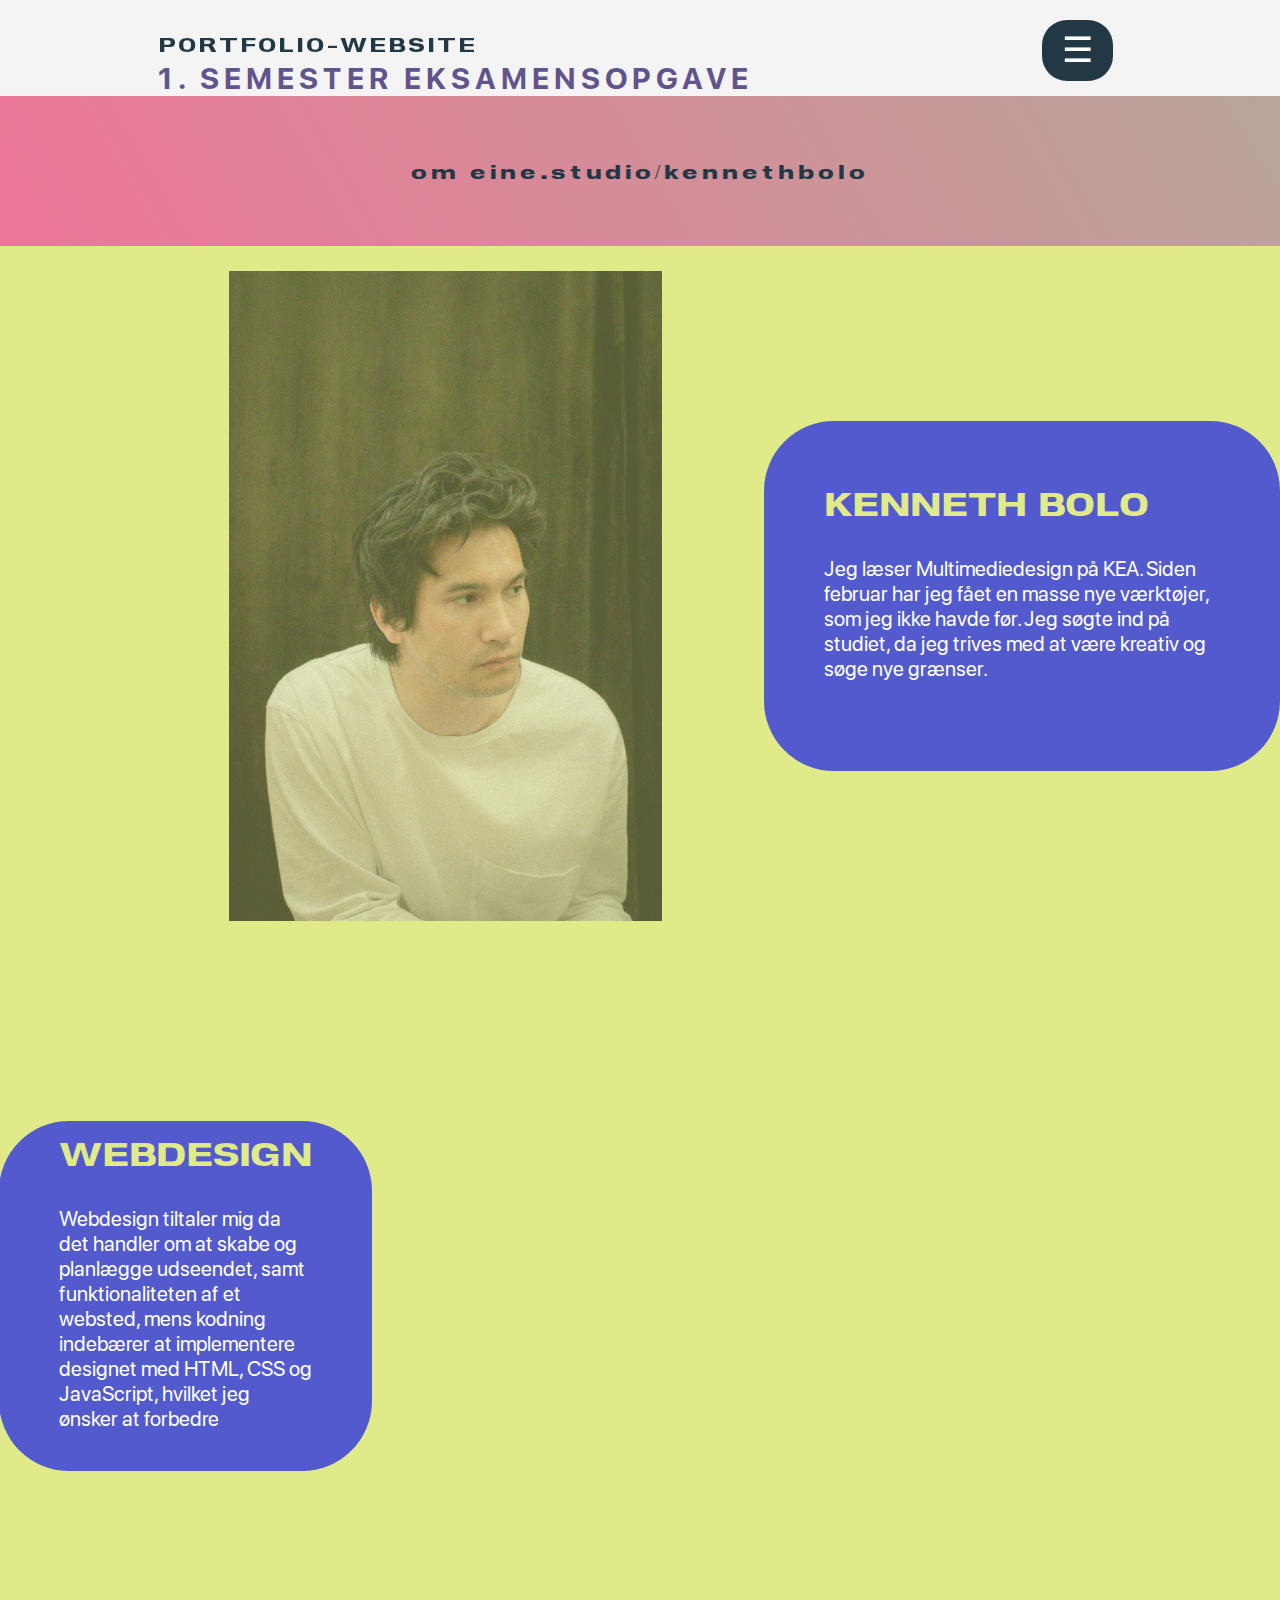
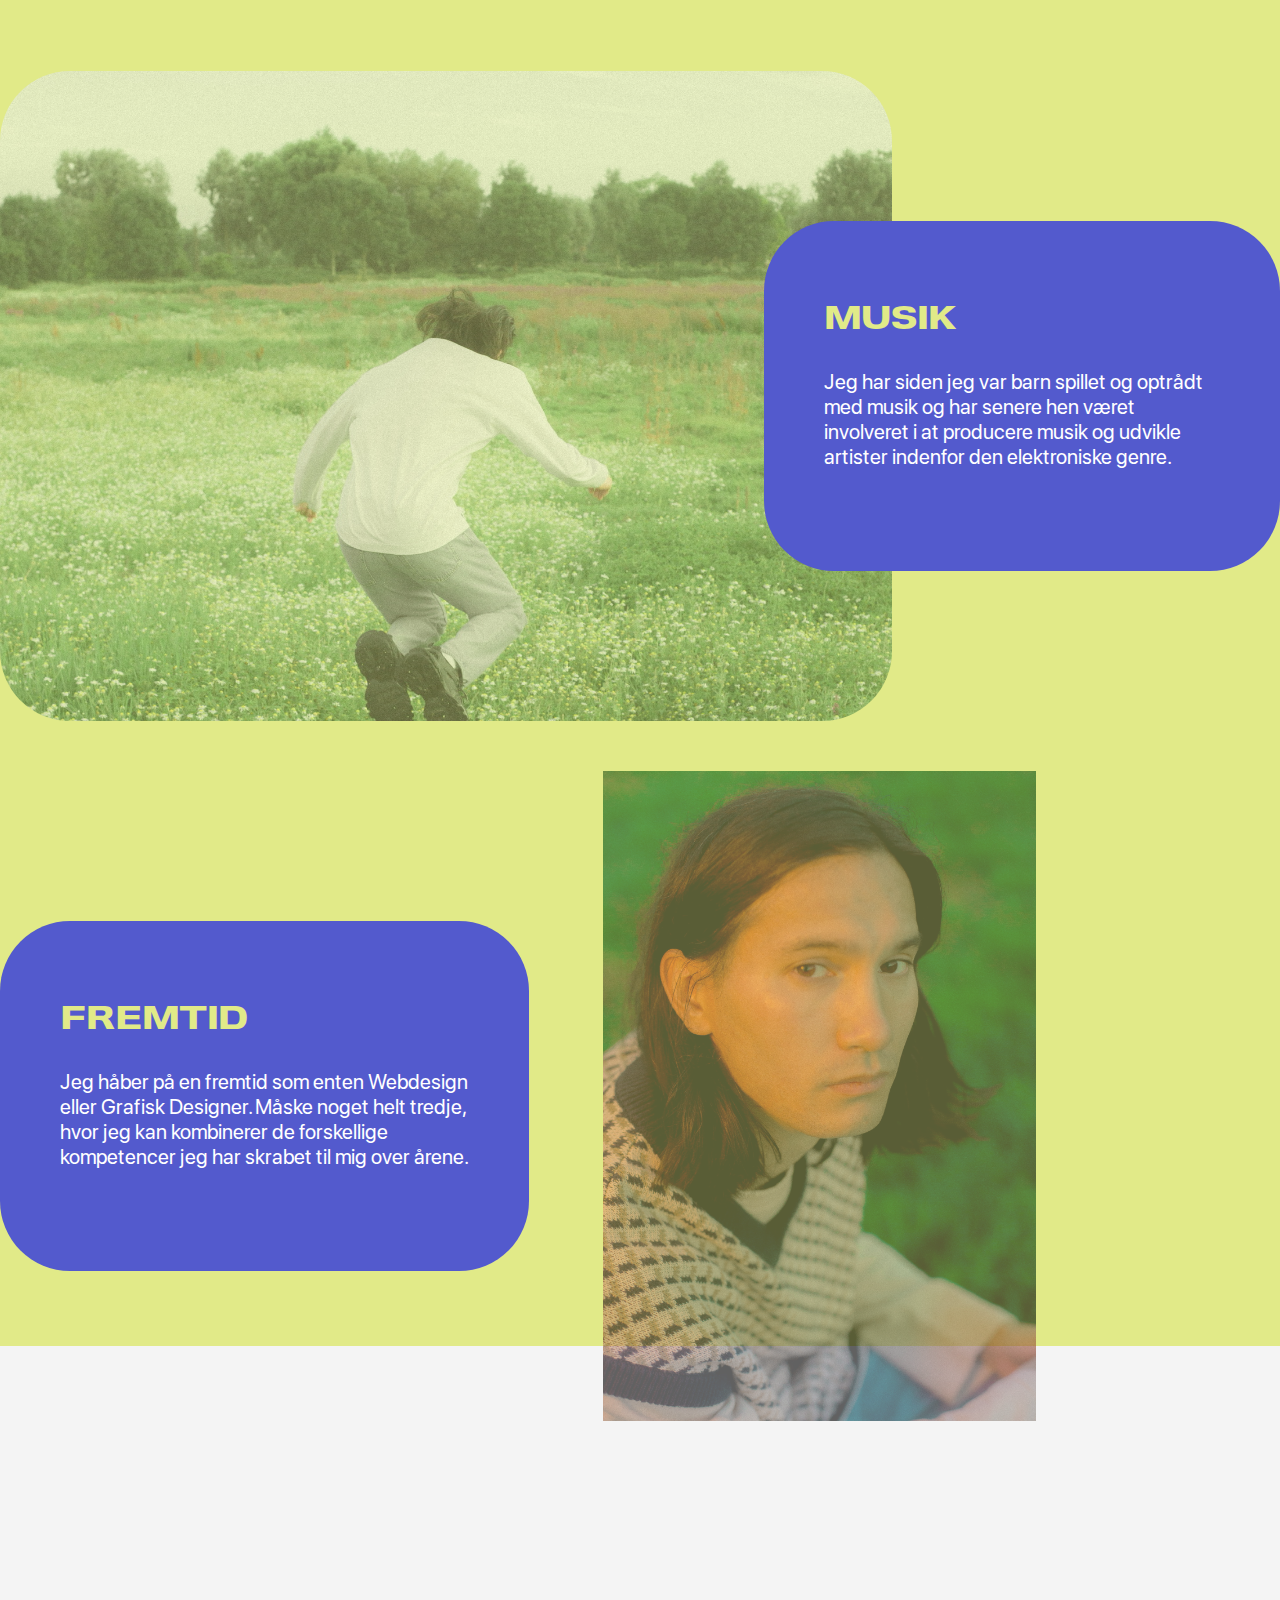
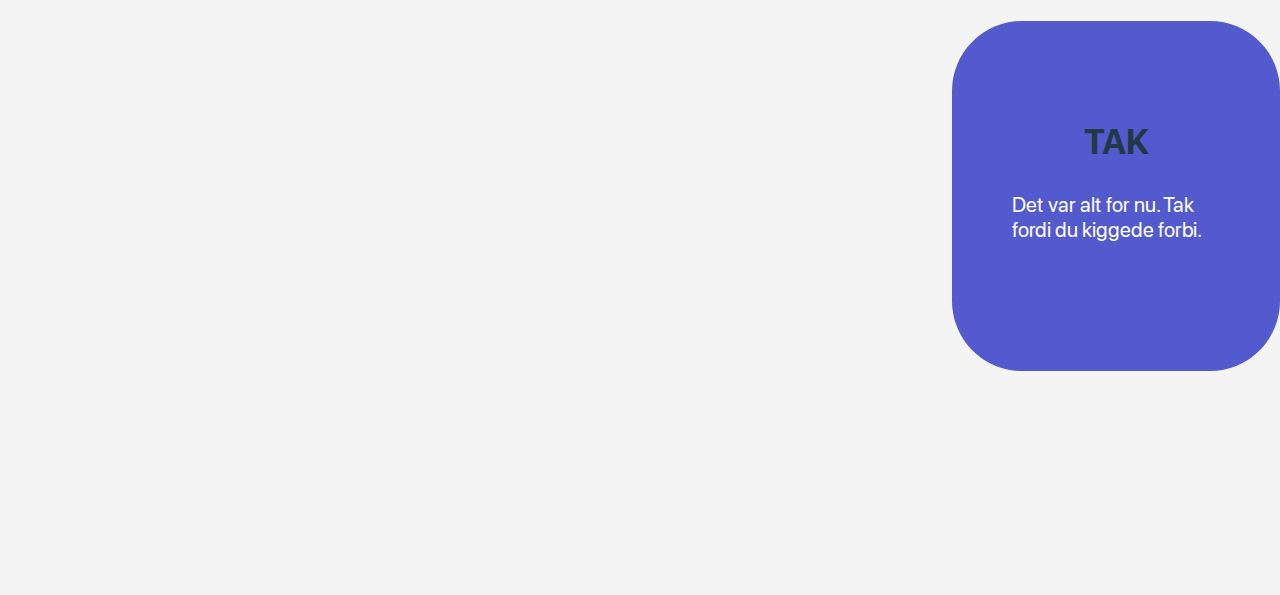
==== 07om.html @ a4b16001 "first commit" ====
<!DOCTYPE html>
<html lang="en">

<head>
    <meta charset="UTF-8">
    <meta name="viewport" content="width=device-width, initial-scale=1.0">
    <title>02.01.02 - Website</title>
    <link rel="stylesheet" href="style.css">
    <link rel="stylesheet" href="07om.css">
</head>

<body>
    <div type="button" onclick="scrollToTop()" id="myBtn">scroll to top</div>

    <header>
        <div class="expand_a1">
            <a class="header" href="index.html">PORTFOLIO-WEBSITE</a>
        </div>


        <div id="myNav" class="overlay">
            <a href="javascript:void(0)" class="closebtn" onclick="closeNav()">&times;</a>
            <div class="overlay-content">
                <a href="07om.html">Om eine.studio/kennethbolo</a>
                <a href="01website.html">02.01.02 - Website</a>
                <a href="02emnesite.html">02.01.01 - Emnesite</a>
                <a href="03pitch.html">03.04.01 - Pitch UX</a>
                <a href="04animation.html">04.04.01 - Animation</a>
                <a href="05videosite.html">05.01.01 - Videosite</a>
                <a href="06virksomhedssite.html">05.02.01 - Virksomhedssite</a>
            </div>
        </div>
        <div class="nav-btn">
            <span onclick="openNav()">&#9776;</span>
        </div>

        <div class="undertitel">
            <h3>
                1. SEMESTER EKSAMENSOPGAVE
            </h3>
        </div>
    </header>

    <main>
        <div class="expand">
            <div class="bg-container">
                <div class="bokse-4">
                    <div class="box">
                        <a class="box02-01-02" href="#">om eine.studio/kennethbolo</a>
                    </div>
                </div>
            </div>
        </div>
    </main>

    <section>
        <div class="container">
            <div class="wrapper-1">
                <div class="billede-1" id="WIREFRAME"></div>
                <div class="tekst-1">
                    <div class="content">
                        <h1>KENNETH BOLO</h1>
                        <p>Jeg læser Multimediedesign på KEA. Siden februar har jeg fået en masse nye værktøjer, som jeg
                            ikke havde før. Jeg søgte
                            ind på studiet, da jeg trives med at være kreativ og søge nye grænser.</p>
                    </div>
                </div>
            </div>
            <div class="wrapper-2">
                <div class="tekst-2">
                    <div class="content">
                        <h1>WEBDESIGN</h1>
                        <p>Webdesign tiltaler mig da det handler om at skabe og planlægge udseendet, samt
                            funktionaliteten af et websted, mens
                            kodning indebærer at implementere designet med HTML, CSS og JavaScript, hvilket jeg ønsker
                            at forbedre</p>
                    </div>
                </div>
                <div class="billede-2" id="STYLETILE"><video width="1080" height="720" autoplay loop muted plays-inline
                        class="back-video">
                        <source src="https://eine.studio/kea/eksamen/website%20pics/okay_insta_story_1080.MP4"
                            type="video/mp4">
                    </video></div>
            </div>
            <div class="wrapper-1">
                <div class="billede-3" id="XDLAYOUT"></div>
                <div class="tekst-1">
                    <div class="content">
                        <h1>MUSIK</h1>
                        <p>Jeg har siden jeg var barn spillet og optrådt med musik og har senere hen været involveret i
                            at producere musik og
                            udvikle artister indenfor den elektroniske genre.</p>
                    </div>
                </div>
            </div>
            <div class="wrapper-2">
                <div class="tekst-2">
                    <div class="content">
                        <h1>FREMTID</h1>
                        <p>Jeg håber på en fremtid som enten Webdesign eller Grafisk Designer. Måske noget helt tredje,
                            hvor jeg kan kombinerer de
                            forskellige kompetencer jeg har skrabet til mig over årene.
                        </p>
                    </div>
                </div>
                <div class="billede-4" id="PRODUKTION"></div>
            </div>
            <div class="wrapper-1">
                <div class="billede-5" id="PITCH"><video width="1080" height="720" autoplay loop muted plays-inline>
                        <source src="https://eine.studio/kea/eksamen/website%20pics/NL2022_teaser_1_1080.MP4"
                            type="video/mp4">
                    </video></div>
                <div class="tekst-1">
                    <div class="content">
                        <h1> <a class="box05-02-01" href="">TAK</a></h1>
                        <p>Det var alt for nu. Tak fordi du kiggede forbi.</p>
                    </div>
                </div>
            </div>
        </div>
    </section>



    <!-- /*****************************script****************************/ -->
    <script src="script.js"></script>


</body>

</html>
---- style.css ----
******************reset************************ * {
  margin: 0;
  padding: 0;
  box-sizing: border-box;
  font-family: "SF-Pro-Display-Regular";
  src: url("SF-Pro-Display-Regular.woff2") format(woff2), url("SF-Pro-Display-Regular.woff") format(woff);
  font-weight: normal;
  font-style: normal;
}

/***************************font***************************/
@font-face {
  font-family: "NuberNextExtended-Heavy";
  src: url("NuberNextExtended-Heavy.woff2") format(woff2), url("NuberNextExtended-Heavy.woff") format(woff);
  font-weight: normal;
  font-style: normal;
}

@font-face {
  font-family: "SF-Pro-Display-Bold";
  src: url("SF-Pro-Display-Bold.woff2") format(woff2), url("SF-Pro-Display-Bold.woff") format(woff);
  font-weight: normal;
  font-style: normal;
}

@font-face {
  font-family: "SF-Pro-Display-Heavy";
  src: url("SF-Pro-Display-Heavy.woff2") format(woff2), url("SF-Pro-Display-Heavy.woff") format(woff);
  font-weight: normal;
  font-style: normal;
}

@font-face {
  font-family: "SF-Pro-Display-Regular";
  src: url("SF-Pro-Display-Regular.woff2") format(woff2), url("SF-Pro-Display-Regular.woff") format(woff);
  font-weight: normal;
  font-style: normal;
}

/********************************main********************************/
body {
  width: 100vw;
  height: 100%;
  box-sizing: border-box;
  padding: 0;
  margin: 0;
  position: absolute;
  background-color: #f4f4f4;
}

header {
  padding-right: 10%;
  padding-left: 10%;
}

.header {
  max-width: 1224px;
  width: 90%;
  color: #223845;
  text-decoration: none;
  position: fixed;
  padding: 30px;
  display: flex;
  justify-content: space-between;
  align-items: center;
  z-index: 5;
}

.bokse-4 {
  flex-grow: 1;
  display: flex;
  justify-content: center;
  align-items: normal;
  background: none;
  padding-left: 10vw;
  padding-right: 10vw;
}

.index_box {
  display: flex;
  justify-content: center;
  align-items: center;
  font-size: 35px;
  font-family: "SF-Pro-Display-Bold";
  text-decoration: none;
  color: #223845;
  box-sizing: border-box;
}

.box {
  display: flex;
  justify-content: center;
  align-items: center;
  height: 150px;
}

.bg-container {
  background-color: #fff;
  height: 150px;
  width: 100vw;
  background-image: linear-gradient(60deg, #ff6596, #60f89f, #535acd);
  background-size: 600% 600%;
  animation: bgAnimatedGradient 30s infinite linear;
}

/***************************nav***************************/
.nav-btn {
  display: flex;
  justify-content: flex-end;
}

span {
  background-color: #223845;
  border-radius: 25px;
  /*  margin: 25px 30px 0 0; */
  margin-right: 39px;
  margin-top: 20px;
  position: fixed;
  padding: 10px 20px;
  color: white;
  cursor: pointer;
  font-size: 35px;
  z-index: 5;
}

.overlay {
  height: 0%;
  width: 100vw;
  position: fixed;
  z-index: 10;
  top: 0;
  left: 0;
  background-color: #535acd;
  overflow-y: hidden;
  transition: 0.5s;
}

.expand {
  height: 0%;
  width: 100vw;
  z-index: 2;
  overflow-y: hidden;
  transition: 0.5s;
}

.expand_a1 {
  text-decoration: none;
  font-size: 20px;
  display: block;
  transition: 0.3s;
  font-family: "NuberNextExtended-Heavy";
  letter-spacing: 2px;
  white-space: nowrap;
}

.overlay-content {
  position: relative;
  top: 15%;
  width: 100vw;
  text-align: center;
  margin-top: 30px;
}

.overlay a {
  padding: 10px;
  text-decoration: none;
  font-size: 45px;
  color: #e1ea88;
  display: block;
  transition: 0.3s;
  font-family: "NuberNextExtended-Heavy";
  letter-spacing: 2px;
}

.expand a {
  text-decoration: none;
  color: #223845;
  font-size: 20px;
  display: block;
  transition: 0.3s;
  font-family: "NuberNextExtended-Heavy";
  letter-spacing: 4px;
  white-space: nowrap;
}

/***************************animation hover***************************/

.overlay-content a:hover {
  color: #f4f4f4;
  letter-spacing: 5px;
}

.expand a:hover {
  color: #e1ea88;
  letter-spacing: 7px;
  transition: 0.5s;
}

.tekst-1 {
  transition: 1s;
}

.tekst-1:hover {
  transform: scale(1.1);
}

.billede-1 {
  transition: 0.8s;
  opacity: 0.6;
}

.billede-1:hover {
  transform: scale(1.08);
  opacity: 1;
}

.tekst-2 {
  transition: 1s;
}

.tekst-2:hover {
  transform: scale(1.1);
}

.billede-2 {
  transition: 0.8s;
  opacity: 0.6;
}

.billede-2:hover {
  transform: scale(1.08);
  opacity: 1;
}

.billede-3 {
  transition: 0.8s;
  opacity: 0.6;
}

.billede-3:hover {
  transform: scale(1.08);
  opacity: 1;
}

.billede-4 {
  transition: 0.8s;
  opacity: 0.6;
}

.billede-4:hover {
  transform: scale(1.08);
  opacity: 1;
}

.billede-5 {
  transition: 0.8s;
  opacity: 0.6;
}

.billede-5:hover {
  transform: scale(1.08);
  opacity: 1;
}

.content {
  transition: 0.5s;
}

.content:hover {
  color: #f4f4f4;
  letter-spacing: 0.5px;
  opacity: 0.99;
}

.content h1 {
  transition: 0.8s;
}

.content h1:hover {
  color: #f4f4f4;
  letter-spacing: 8px;
  opacity: 0.99;
}

.box02-01-02 {
  transition: 0.8s;
}

.box02-01-02:hover {
  color: #f4f4f4;
  letter-spacing: 2px;
  opacity: 0.99;
}

.box03-04-01 {
  transition: 0.8s;
}

.box03-04-01:hover {
  color: #f4f4f4;
  letter-spacing: 2px;
  opacity: 0.99;
}

.box05-02-01 {
  transition: 0.8s;
}

.box05-02-01:hover {
  color: #f4f4f4;
  letter-spacing: 2px;
  opacity: 0.99;
}

.box05-01-01 {
  transition: 0.8s;
}

.box05-01-01:hover {
  color: #f4f4f4;
  letter-spacing: 2px;
  opacity: 0.99;
}

.expand_a1 a:hover {
  color: #e1ea88;
  letter-spacing: 3px;
  transition: 0.3s;
}

.closebtn:hover {
  color: #f4f4f4;
}

.overlay .closebtn {
  position: absolute;
  padding-right: 10%;
  top: 0px;
  right: 45px;
  font-size: 60px;
}

@media screen and (max-height: 350px) {
  .overlay {
    overflow-y: auto;
  }
  .overlay a {
    font-size: 20px;
  }
  .overlay .closebtn {
    font-size: 40px;
    top: 15px;
    right: 35px;
  }
}

/***************************media query***************************/

@media screen and (max-width: 768px) {
  .overlay {
    overflow-y: auto;
  }
  .overlay a {
    font-size: 20px;
  }
  .overlay .closebtn {
    font-size: 40px;
    top: 5px;
    right: 35px;
  }

  .expand a {
    font-size: 3vw;
  }
}

@media (max-width: 1080px) {
  .expand_a1 {
    text-decoration: none;
    font-size: 1em;
    display: block;
    transition: 0.3s;
    font-family: "NuberNextExtended-Heavy";
    letter-spacing: 2px;
    white-space: nowrap;
  }

  .header {
    max-width: 1224px;
    width: 90%;
    color: #223845;
    text-decoration: none;
    position: fixed;
    padding: 0px;
    padding-top: 30px;
    display: flex;
    justify-content: space-between;
    align-items: center;
  }

  h3 {
    font-size: 1em;
    text-align: left;
    padding-left: 0px;
    padding-right: 10%;
    margin-top: 70px;
    font-family: "SF-Pro-Display-Bold";
    letter-spacing: 5px;
    color: #60538e;
  }

  span {
    background-color: #223845;
    border-radius: 15px;
    /*  margin: 25px 30px 0 0; */
    margin-right: 30px;
    margin-top: 60px;
    position: fixed;
    padding: 5px 5px;
    color: white;
    cursor: pointer;
    font-size: 35px;
  }

  .overlay .closebtn {
    position: absolute;
    padding-right: 10%;
    top: 5px;
    right: 30px;
    font-size: 60px;
  }
}

/***************************body***************************/

h3 {
  font-size: 30px;
  text-align: left;
  padding-left: 30px;
  padding-right: 10%;
  margin-top: 60px;
  font-family: "SF-Pro-Display-Bold";
  letter-spacing: 5px;
  color: #60538e;
}

@media (max-width: 1080px) {
}

/***************************grid***************************/

.expand {
  display: grid;
}

/***************************keyframes***************************/

@keyframes bgAnimatedGradient {
  0% {
    background-position: 0 85%;
  }
  50% {
    background-position: 100% 20%;
  }
  100% {
    background-position: 0% 85%;
  }
}
---- 07om.css ----
.box05-02-01 {
  margin-left: -150px;
  margin-right: -150px;
  display: flex;
  justify-content: center;
  align-items: center;
  font-size: 35px;
  font-family: "SF-Pro-Display-Bold";
  text-decoration: none;
  color: #223845;
  box-sizing: border-box;
}

/*****************************content*****************************/
* {
  margin: 0;
  padding: 0;
  box-sizing: border-box;
}

html {
  scroll-behavior: smooth;
}

#myBtn {
  visibility: hidden;
  font-family: "SF-Pro-Display-Bold";
  color: #223845;
  font-size: 15px;
  position: fixed;
  bottom: 30px;
  right: 30px;
  padding: 10px 15px;
  background-image: linear-gradient(60deg, #ff6596, #60f89f, #535acd);
  background-size: 1000% 1000%;
  animation: bgAnimatedGradient 30s infinite linear;
  border-radius: 10px;
  border-radius: 3px solid #fff;
  cursor: pointer;
  transition: all 0.8s ease 0s;
  z-index: 2;
}

#myBtn:hover {
  letter-spacing: 4px;
  background-color: #535acd;
  background-image: none;
  color: #e1ea88;
  font-family: "NuberNextExtended-Heavy";
  transition: ease-out 0.8s;
}

/* .box {
  display: flex;
  justify-content: center;
  align-items: center;
  width: 10vw;
  height: 80vh;
  padding-left: 10vw;
  padding-right: 10vw;
} */

/* .bg-container {
  background-color: #fff;
  height: 100vh;
  width: 100%;
  background-image: linear-gradient(60deg, #ff6596, #60f89f, #535acd);
  background-size: 600% 600%;
  animation: bgAnimatedGradient 30s infinite linear;
} */

/*************************flexbox*************************/

section {
  min-height: 100vh;
  width: 100%;
  display: flex;
  align-items: center;
  justify-content: center;
  background-color: #e1ea88;
  height: 300vh;
  padding-bottom: 25%;
}
.container {
  height: 100%;
}

.wrapper-1 {
  height: 700px;
  width: 100vw;
  margin: 0%;
  display: flex;
  flex-direction: row;
  justify-content: center;
  align-items: center;
}

.wrapper-2 {
  height: 700px;
  width: 100vw;
  margin: 0%;
  display: flex;
  flex-direction: row;
  justify-content: center;
  align-items: center;
}

/*************************1*************************/
.billede-1 {
  width: 1080px;
  height: 650px;
  background: url(pics/07om/IMG_7766.JPG) no-repeat center / contain;
  border-radius: 70px;
  margin-left: 0;
}

.billede-2 {
  width: 1080px;
  height: 650px;
  background: none no-repeat center / cover;
  border-radius: 70px;
  margin-left: 0;
}

.billede-3 {
  width: 1080px;
  height: 650px;
  background: url(pics/07om/img_0352.JPG) no-repeat center / cover;
  border-radius: 70px;
  margin-left: 0;
}

.billede-4 {
  width: 1080px;
  height: 650px;
  background: url(pics/07om/img_0602.JPG) no-repeat center / contain;
  border-radius: 70px;
  margin-left: 0;
}

.billede-5 {
  width: 1080px;
  height: 650px;
  background: none no-repeat center / contain;
  border-radius: 70px;
  margin-left: 0;
}

.tekst-1 {
  width: 600px;
  height: 50%;
  background-color: #535acd;
  display: flex;
  align-items: center;
  justify-content: center;
  padding: 60px;
  border-radius: 70px;
  color: white;
  margin-left: -10%;
  margin-right: 0;
  z-index: 1;
}

.tekst-2 {
  width: 600px;
  height: 50%;
  background-color: #535acd;
  display: flex;
  align-items: center;
  justify-content: center;
  padding: 60px;
  border-radius: 70px;
  color: white;
  margin-left: 0;
  margin-right: -170px;
  z-index: 1;
}

.content h1 {
  font-size: 2rem;
  font-family: "NuberNextExtended-Heavy";
  color: #e1ea88;
}
.content p {
  font-size: 1.3rem;
  margin: 30px 0;
  font-weight: 500vw;
  line-height: 25px;
  font-family: "SF-Pro-Display-Regular";
}
.right a {
  text-decoration: none;
  text-transform: uppercase;
  background-color: white;
  color: black;
  padding: 20px 30px;
  display: inline-block;
  letter-spacing: 2px;
}
/*************************media*************************/

@media only screen and (max-width: 1080px) {
  .box05-02-01 {
    font-size: 25px;
  }

  section {
    height: 470vh;
  }

  .wrapper-1 {
    display: flex;
    flex-direction: column-reverse;
    width: 100vw;
    margin-top: 10vh;
  }
  .billede-1 {
    width: 90vw;
    height: -1%;
    margin-top: -35px;
  }
  .tekst-1 {
    width: 75vw;
    min-height: 260px;
    margin-top: -40px;
    margin-left: 0;
  }

  .wrapper-2 {
    display: flex;
    flex-direction: column;
    width: 100vw;
    margin-top: 10vh;
  }

  .billede-2 {
    width: 90vw;
    height: 50vh;
    margin-top: -35px;
  }

  .billede-3 {
    width: 90vw;
    height: 50vh;
    margin-top: -35px;
  }

  .billede-4 {
    width: 90vw;
    height: 50vh;
    margin-top: -35px;
  }

  .billede-5 {
    width: 90vw;
    height: 50vh;
    margin-top: -35px;
  }

  .tekst-2 {
    width: 75vw;
    min-height: 260px;
    margin-top: 0;
    margin-right: 0;
  }

  .content p {
    font-size: 15px;
    margin: 30px 0;
  }

  .content h1 {
    font-size: 1rem;
  }
}

@media (max-width: 1080px) {
  .bokse-4 {
    display: flex;
    justify-content: center;
    align-items: center;
    flex-direction: column;
    height: 20vh;
    padding-top: 0%;
  }

  .expand_a1 {
    text-decoration: none;
    font-size: 0.9em;
    display: block;
    transition: 0.3s;
    font-family: "NuberNextExtended-Heavy";
    letter-spacing: 2px;
    white-space: nowrap;
  }

  .header {
    max-width: 1224px;
    width: 90%;
    color: #223845;
    text-decoration: none;
    position: fixed;
    padding: 0px;
    padding-top: 20px;
    display: flex;
    justify-content: space-between;
    align-items: center;
  }

  h3 {
    font-size: 1em;
    text-align: left;
    padding-left: 0px;
    padding-right: 10%;
    margin-top: 55px;
    margin-bottom: 15px;
    font-family: "SF-Pro-Display-Bold";
    letter-spacing: 5px;
    color: #60538e;
  }

  span {
    background-color: #223845;
    border-radius: 25px;
    margin-right: 8px;
    margin-top: 20px;
    position: fixed;
    padding: 5px 5px;
    color: white;
    cursor: pointer;
    font-size: 35px;
  }

  .overlay .closebtn {
    position: absolute;
    padding-right: 10%;
    top: 20px;
    right: 8px;
    font-size: 60px;
  }
}
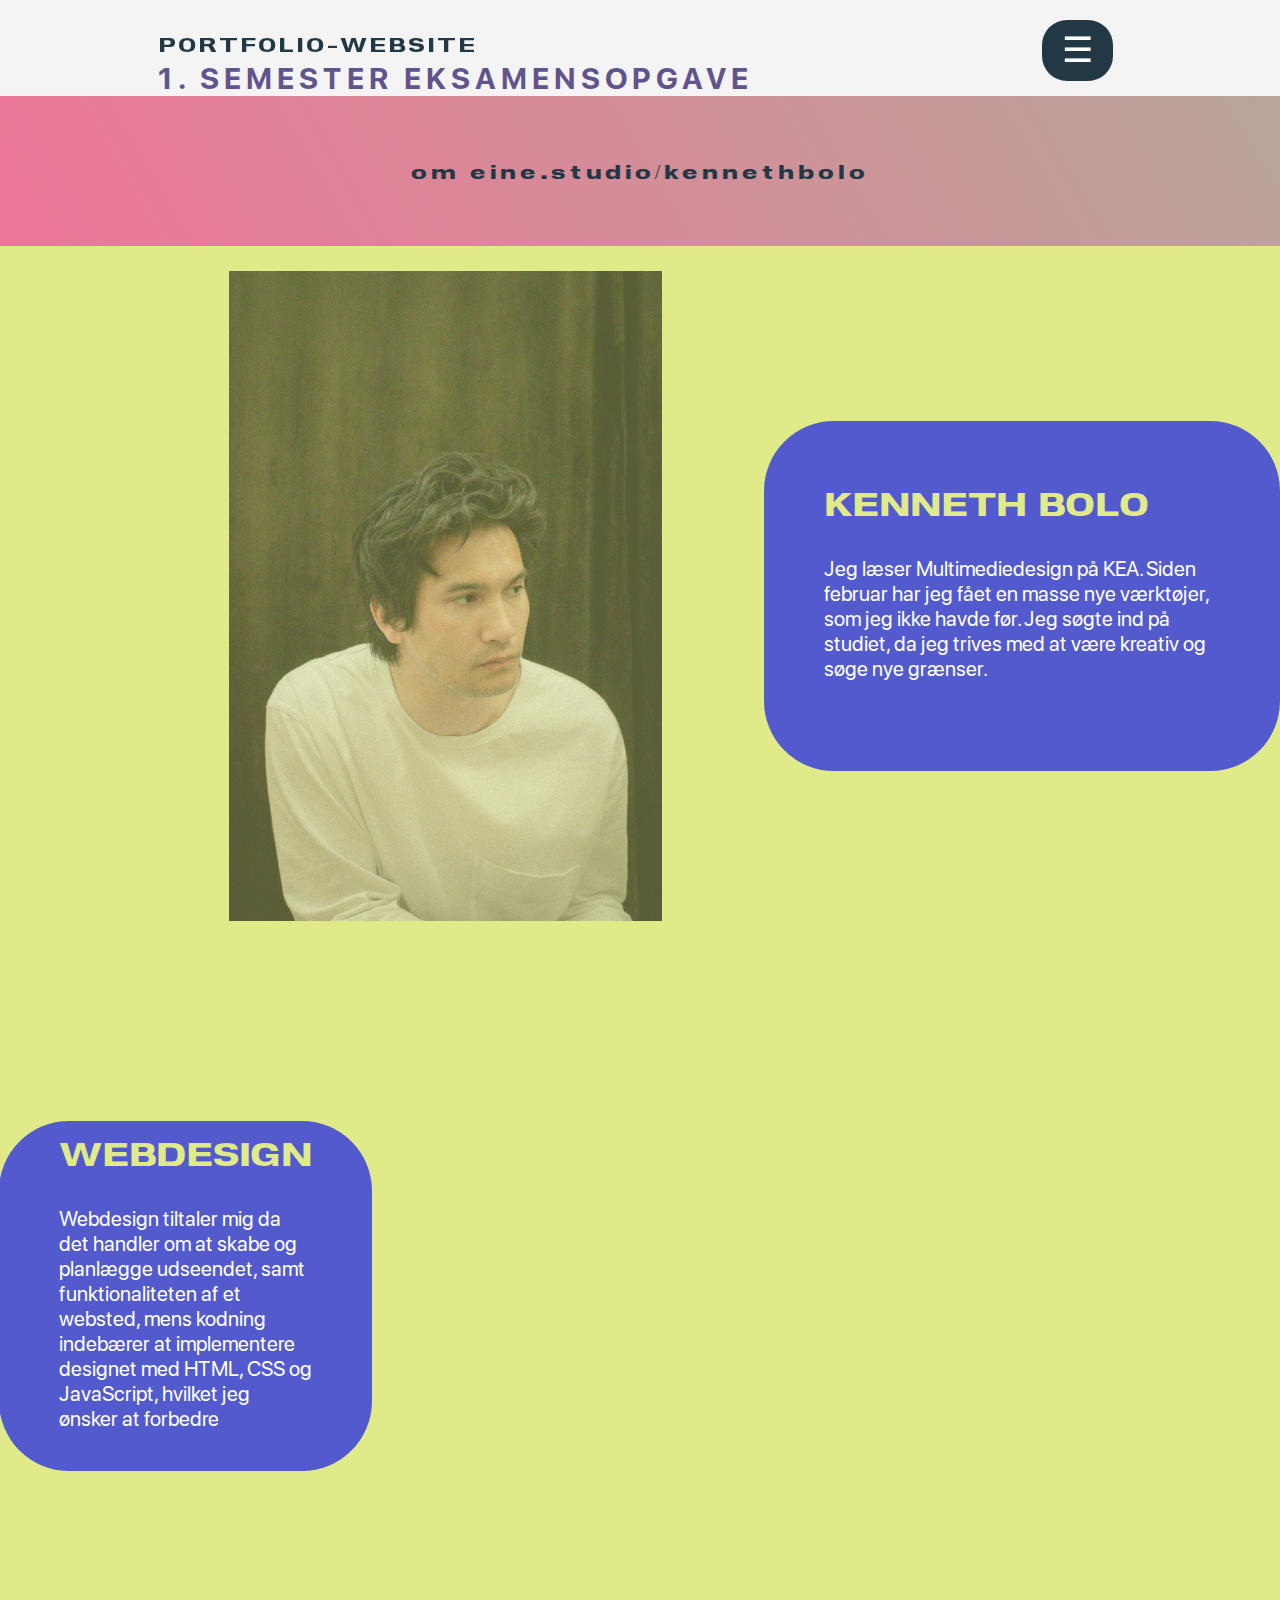
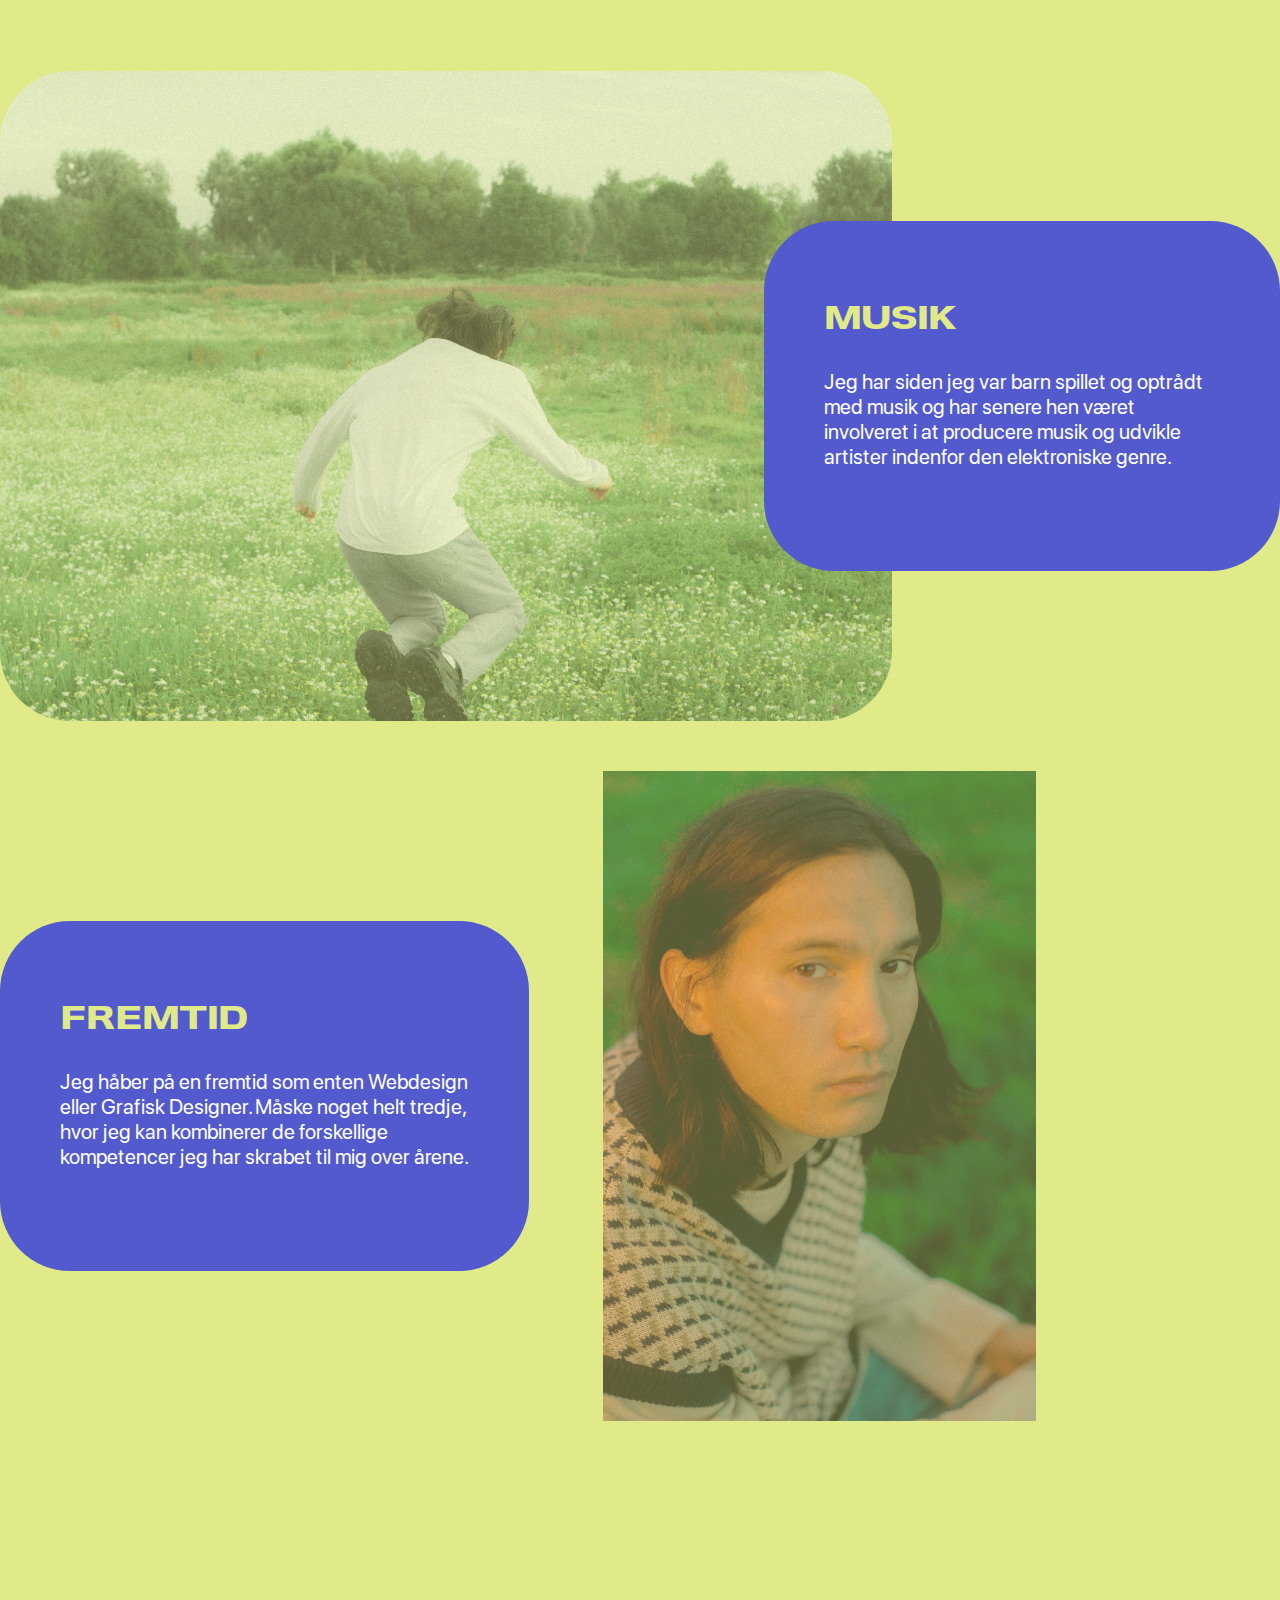
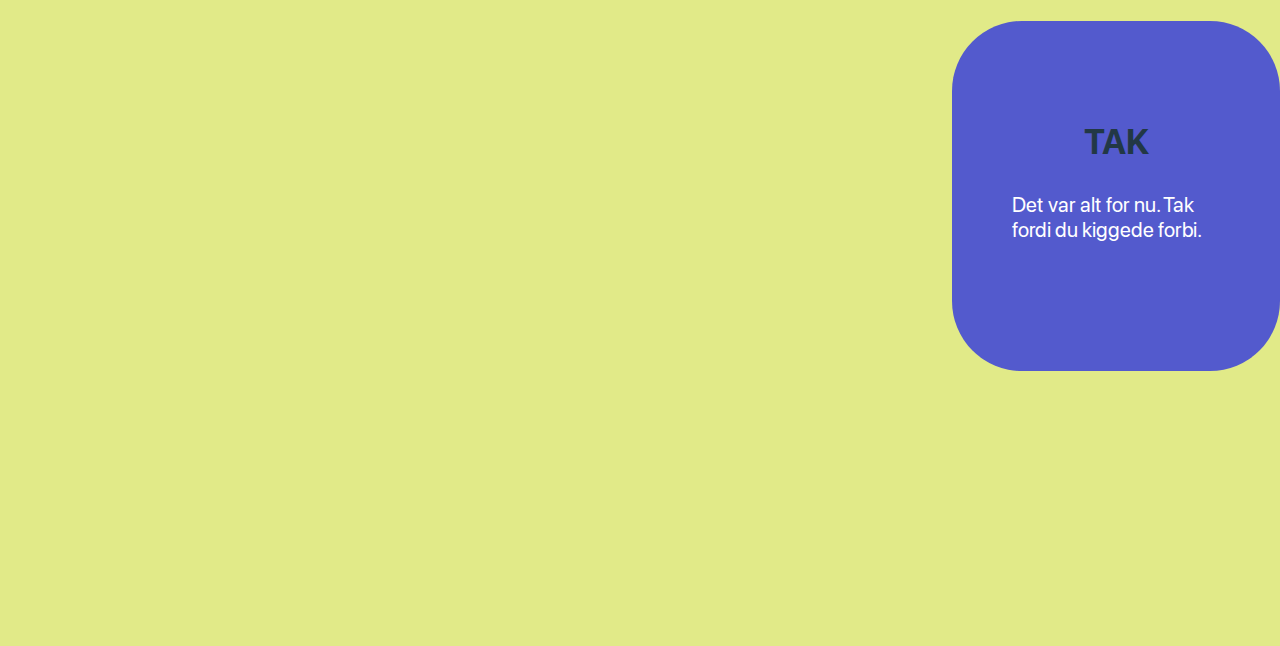
==== commit 5d1e6a40: "06_eksamen_1_sem" ====
--- a/07om.html
+++ b/07om.html
@@ -106,7 +106,8 @@
                 <div class="billede-4" id="PRODUKTION"></div>
             </div>
             <div class="wrapper-1">
-                <div class="billede-5" id="PITCH"><video width="1080" height="720" autoplay loop muted plays-inline>
+                <div class="billede-5" id="PITCH"><video width="1080" height="720" autoplay loop muted plays-inline
+                        class="back-video">
                         <source src="https://eine.studio/kea/eksamen/website%20pics/NL2022_teaser_1_1080.MP4"
                             type="video/mp4">
                     </video></div>
--- a/07om.css
+++ b/07om.css
@@ -78,7 +78,7 @@
   align-items: center;
   justify-content: center;
   background-color: #e1ea88;
-  height: 300vh;
+  height: 400vh;
   padding-bottom: 25%;
 }
 .container {
@@ -205,7 +205,7 @@
   }
 
   section {
-    height: 470vh;
+    height: 600vh;
   }
 
   .wrapper-1 {
@@ -257,6 +257,12 @@
     margin-top: -35px;
   }
 
+  .back-video {
+    width: 90vw;
+    height: 50vh;
+    margin-top: -35px;
+  }
+
   .tekst-2 {
     width: 75vw;
     min-height: 260px;
@@ -265,7 +271,7 @@
   }
 
   .content p {
-    font-size: 15px;
+    font-size: 12px;
     margin: 30px 0;
   }
 
